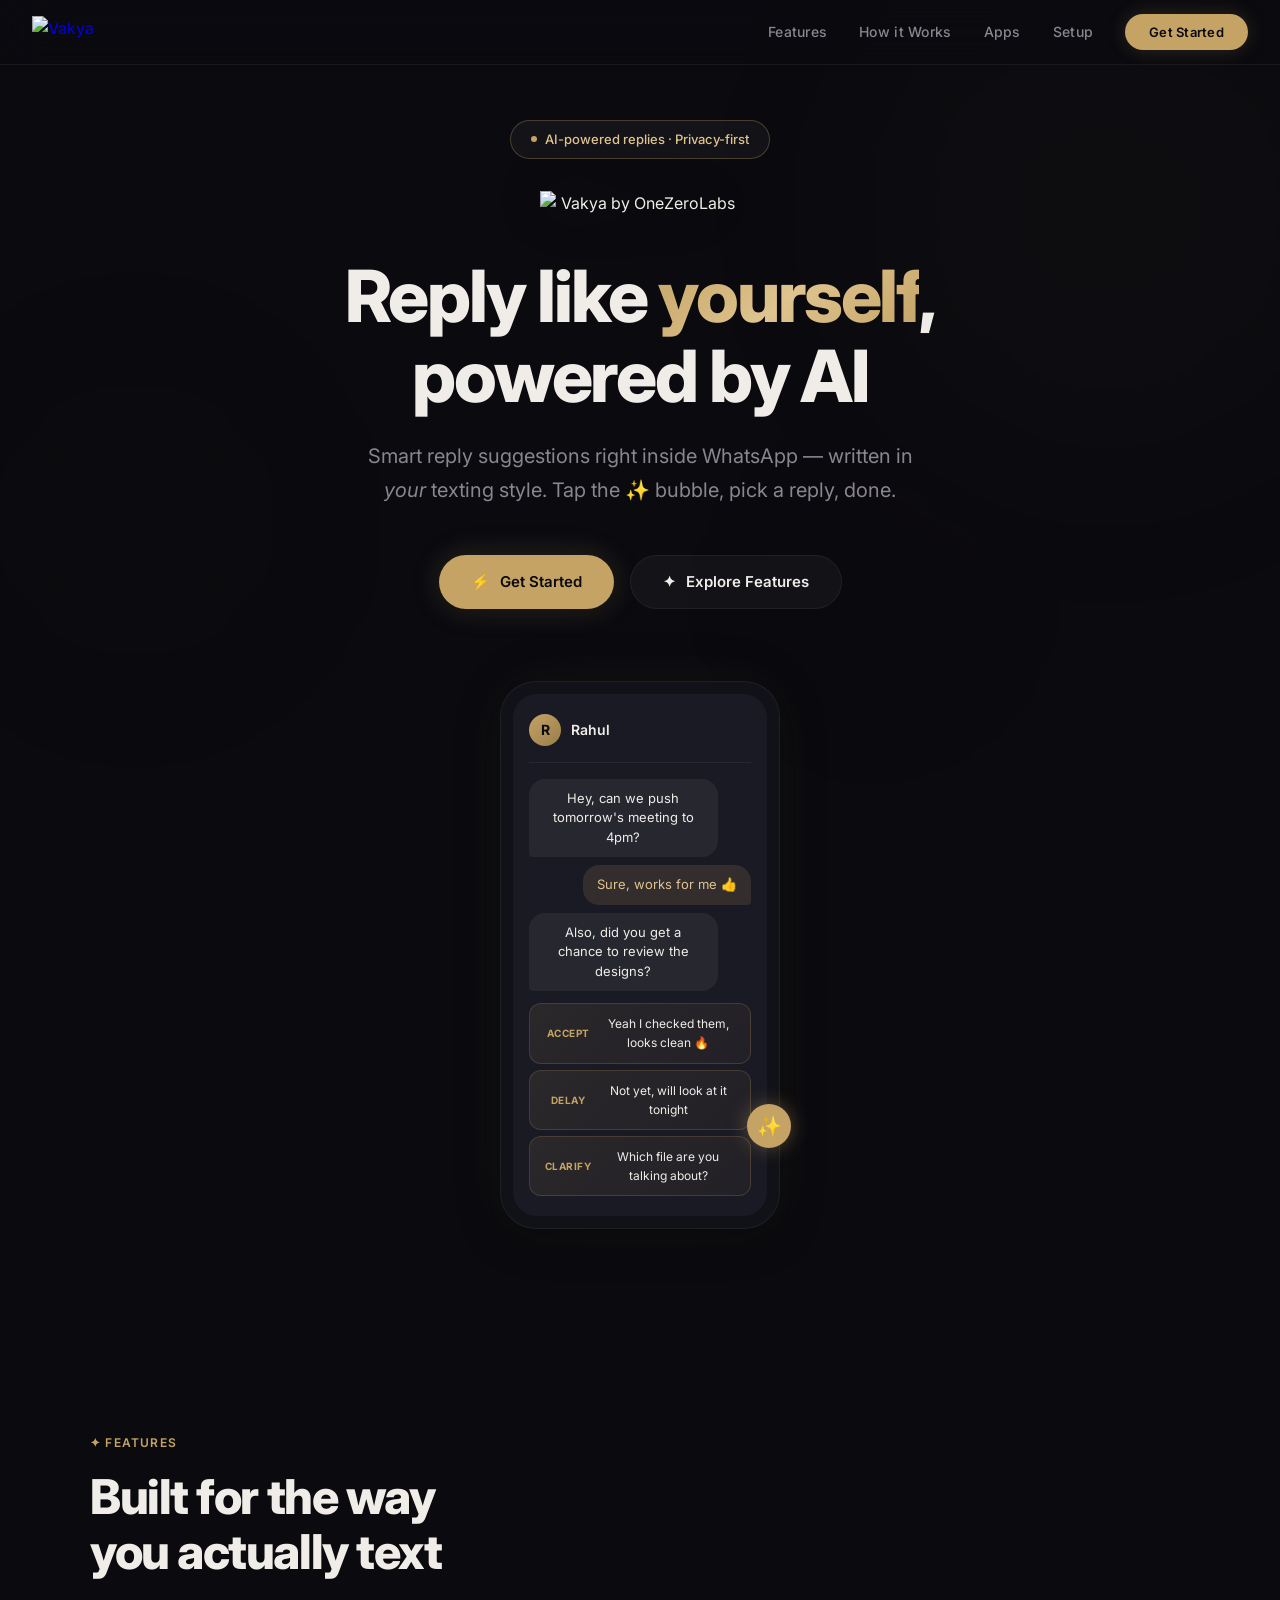
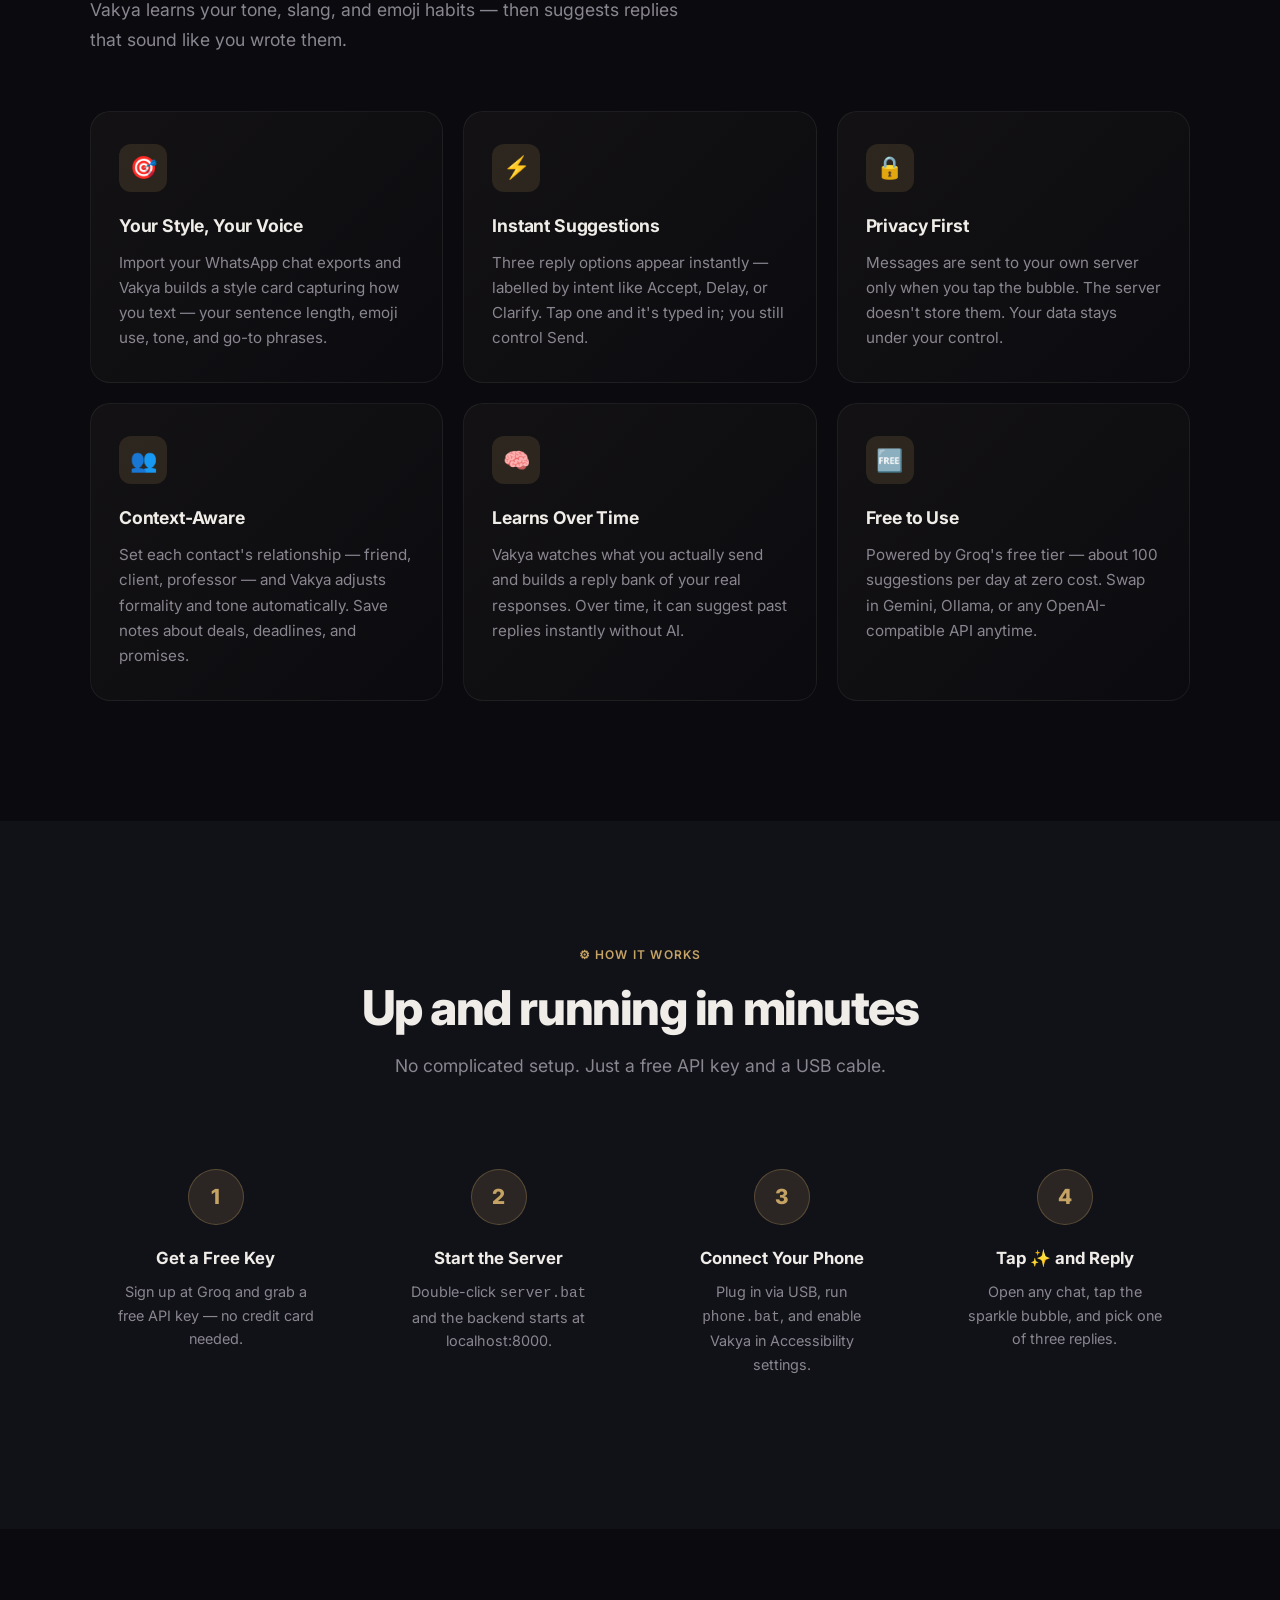
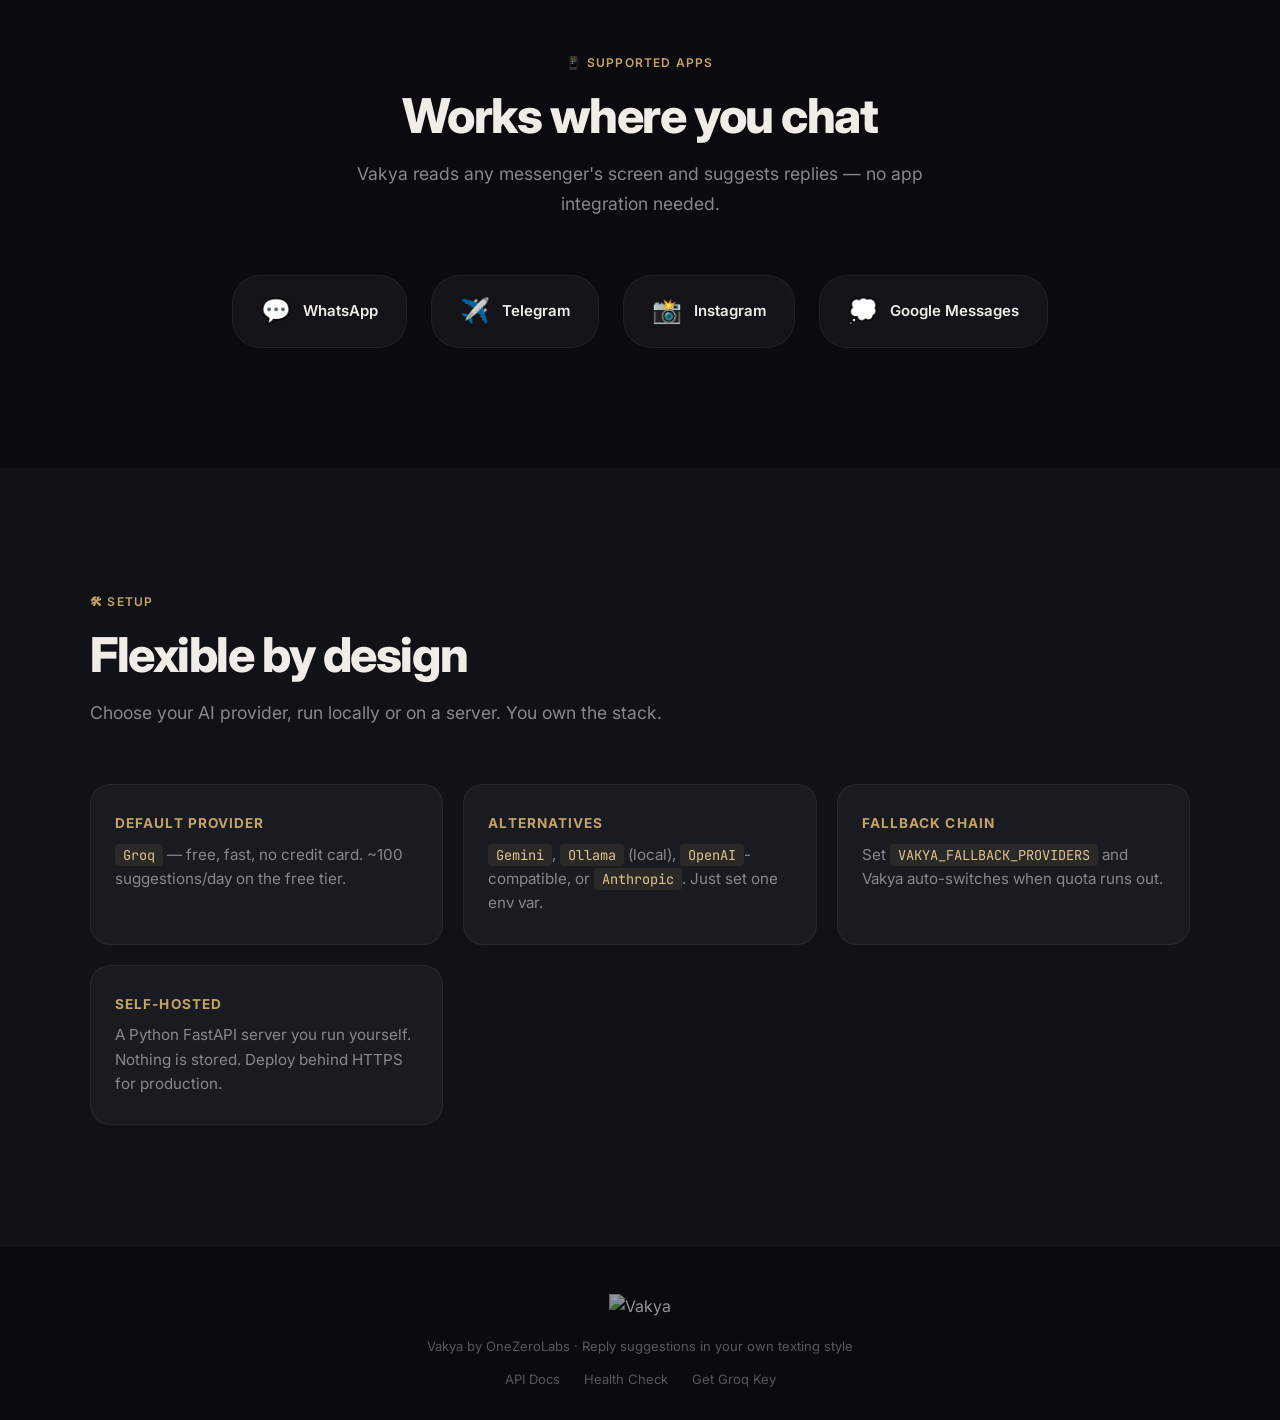
==== backend/static/index.html @ 77facf1c "Vakya: reply suggestions in your own style, inside chat apps Android app (accessibility bubble + pan" ====
<!DOCTYPE html>
<html lang="en">
<head>
    <meta charset="UTF-8">
    <meta name="viewport" content="width=device-width, initial-scale=1.0">
    <title>Vakya — Reply suggestions in your texting style</title>
    <meta name="description" content="Vakya gives you smart reply suggestions right inside WhatsApp, Telegram and more — in YOUR texting style. Tap the ✨ bubble and pick a reply. By OneZeroLabs.">
    <meta name="theme-color" content="#0a0a0f">
    <link rel="icon" type="image/png" href="/static/logo.png">
    <link rel="preconnect" href="https://fonts.googleapis.com">
    <link rel="preconnect" href="https://fonts.gstatic.com" crossorigin>
    <link href="https://fonts.googleapis.com/css2?family=Inter:wght@300;400;500;600;700;800;900&family=JetBrains+Mono:wght@400;500&display=swap" rel="stylesheet">
    <style>
        /* =================== DESIGN TOKENS =================== */
        :root {
            --bg-primary: #0a0a0f;
            --bg-secondary: #111118;
            --bg-card: rgba(255, 255, 255, 0.03);
            --bg-card-hover: rgba(255, 255, 255, 0.06);
            --bg-glass: rgba(255, 255, 255, 0.04);
            --border-subtle: rgba(255, 255, 255, 0.06);
            --border-accent: rgba(196, 163, 100, 0.3);

            --text-primary: #f0ede8;
            --text-secondary: #8a8690;
            --text-muted: #5a5660;

            --accent-gold: #c4a364;
            --accent-gold-light: #dfc48f;
            --accent-gold-dark: #9a7d4a;
            --accent-glow: rgba(196, 163, 100, 0.15);
            --accent-glow-strong: rgba(196, 163, 100, 0.25);

            --gradient-hero: linear-gradient(135deg, #c4a364 0%, #dfc48f 50%, #c4a364 100%);
            --gradient-dark: linear-gradient(180deg, #0a0a0f 0%, #111118 100%);
            --gradient-card: linear-gradient(135deg, rgba(196, 163, 100, 0.05) 0%, rgba(196, 163, 100, 0.01) 100%);

            --font-sans: 'Inter', -apple-system, BlinkMacSystemFont, sans-serif;
            --font-mono: 'JetBrains Mono', monospace;

            --radius-sm: 8px;
            --radius-md: 12px;
            --radius-lg: 20px;
            --radius-xl: 28px;
            --radius-full: 9999px;

            --shadow-glow: 0 0 60px rgba(196, 163, 100, 0.08);
            --shadow-card: 0 4px 24px rgba(0, 0, 0, 0.3);
            --shadow-elevated: 0 8px 40px rgba(0, 0, 0, 0.4);
        }

        /* =================== RESET & BASE =================== */
        *, *::before, *::after {
            margin: 0;
            padding: 0;
            box-sizing: border-box;
        }

        html {
            scroll-behavior: smooth;
            -webkit-font-smoothing: antialiased;
            -moz-osx-font-smoothing: grayscale;
        }

        body {
            font-family: var(--font-sans);
            background: var(--bg-primary);
            color: var(--text-primary);
            line-height: 1.6;
            overflow-x: hidden;
        }

        /* =================== AMBIENT BACKGROUND =================== */
        .ambient-bg {
            position: fixed;
            top: 0;
            left: 0;
            width: 100%;
            height: 100%;
            z-index: 0;
            pointer-events: none;
            overflow: hidden;
        }

        .ambient-orb {
            position: absolute;
            border-radius: 50%;
            filter: blur(120px);
            opacity: 0.4;
            animation: float 20s ease-in-out infinite;
        }

        .ambient-orb:nth-child(1) {
            width: 600px;
            height: 600px;
            background: rgba(196, 163, 100, 0.06);
            top: -10%;
            right: -10%;
            animation-delay: 0s;
        }

        .ambient-orb:nth-child(2) {
            width: 400px;
            height: 400px;
            background: rgba(196, 163, 100, 0.04);
            bottom: 20%;
            left: -5%;
            animation-delay: -7s;
        }

        .ambient-orb:nth-child(3) {
            width: 300px;
            height: 300px;
            background: rgba(140, 120, 80, 0.04);
            top: 50%;
            right: 20%;
            animation-delay: -14s;
        }

        @keyframes float {
            0%, 100% { transform: translate(0, 0) scale(1); }
            33% { transform: translate(30px, -30px) scale(1.05); }
            66% { transform: translate(-20px, 20px) scale(0.95); }
        }

        /* =================== NAV =================== */
        .nav {
            position: fixed;
            top: 0;
            left: 0;
            right: 0;
            z-index: 100;
            padding: 16px 32px;
            display: flex;
            align-items: center;
            justify-content: space-between;
            background: rgba(10, 10, 15, 0.8);
            backdrop-filter: blur(20px);
            -webkit-backdrop-filter: blur(20px);
            border-bottom: 1px solid var(--border-subtle);
            transition: background 0.3s ease;
        }

        .nav-logo {
            display: flex;
            align-items: center;
            gap: 12px;
            text-decoration: none;
        }

        .nav-logo img {
            height: 32px;
            width: auto;
        }

        .nav-links {
            display: flex;
            align-items: center;
            gap: 32px;
            list-style: none;
        }

        .nav-links a {
            color: var(--text-secondary);
            text-decoration: none;
            font-size: 14px;
            font-weight: 500;
            letter-spacing: 0.02em;
            transition: color 0.25s ease;
        }

        .nav-links a:hover {
            color: var(--accent-gold-light);
        }

        .nav-cta {
            padding: 10px 24px;
            background: var(--accent-gold);
            color: var(--bg-primary) !important;
            border-radius: var(--radius-full);
            font-weight: 600 !important;
            font-size: 13px !important;
            letter-spacing: 0.03em;
            transition: all 0.3s ease;
            box-shadow: 0 0 20px rgba(196, 163, 100, 0.2);
        }

        .nav-cta:hover {
            background: var(--accent-gold-light) !important;
            color: var(--bg-primary) !important;
            transform: translateY(-1px);
            box-shadow: 0 0 30px rgba(196, 163, 100, 0.3);
        }

        /* =================== HERO =================== */
        .hero {
            position: relative;
            z-index: 1;
            min-height: 100vh;
            display: flex;
            flex-direction: column;
            align-items: center;
            justify-content: center;
            text-align: center;
            padding: 120px 24px 80px;
        }

        .hero-badge {
            display: inline-flex;
            align-items: center;
            gap: 8px;
            padding: 8px 20px;
            background: var(--bg-glass);
            border: 1px solid var(--border-accent);
            border-radius: var(--radius-full);
            font-size: 13px;
            color: var(--accent-gold-light);
            font-weight: 500;
            margin-bottom: 32px;
            animation: fadeInUp 0.8s ease both;
        }

        .hero-badge .dot {
            width: 6px;
            height: 6px;
            background: var(--accent-gold);
            border-radius: 50%;
            animation: pulse 2s ease-in-out infinite;
        }

        @keyframes pulse {
            0%, 100% { opacity: 1; transform: scale(1); }
            50% { opacity: 0.5; transform: scale(0.8); }
        }

        .hero-logo {
            width: 200px;
            height: auto;
            margin-bottom: 40px;
            animation: fadeInUp 0.8s ease 0.1s both;
            filter: drop-shadow(0 0 40px rgba(196, 163, 100, 0.15));
        }

        .hero h1 {
            font-size: clamp(2.5rem, 6vw, 4.5rem);
            font-weight: 800;
            line-height: 1.1;
            letter-spacing: -0.03em;
            max-width: 800px;
            margin-bottom: 24px;
            animation: fadeInUp 0.8s ease 0.2s both;
        }

        .hero h1 .highlight {
            background: var(--gradient-hero);
            -webkit-background-clip: text;
            -webkit-text-fill-color: transparent;
            background-clip: text;
        }

        .hero-subtitle {
            font-size: clamp(1rem, 2vw, 1.25rem);
            color: var(--text-secondary);
            max-width: 560px;
            line-height: 1.7;
            font-weight: 400;
            margin-bottom: 48px;
            animation: fadeInUp 0.8s ease 0.3s both;
        }

        .hero-actions {
            display: flex;
            gap: 16px;
            flex-wrap: wrap;
            justify-content: center;
            animation: fadeInUp 0.8s ease 0.4s both;
        }

        .btn {
            display: inline-flex;
            align-items: center;
            gap: 10px;
            padding: 14px 32px;
            border-radius: var(--radius-full);
            font-family: var(--font-sans);
            font-size: 15px;
            font-weight: 600;
            text-decoration: none;
            cursor: pointer;
            border: none;
            transition: all 0.3s ease;
        }

        .btn-primary {
            background: var(--accent-gold);
            color: var(--bg-primary);
            box-shadow: 0 0 30px rgba(196, 163, 100, 0.2), 0 4px 16px rgba(0, 0, 0, 0.3);
        }

        .btn-primary:hover {
            background: var(--accent-gold-light);
            transform: translateY(-2px);
            box-shadow: 0 0 40px rgba(196, 163, 100, 0.3), 0 8px 24px rgba(0, 0, 0, 0.3);
        }

        .btn-secondary {
            background: var(--bg-glass);
            color: var(--text-primary);
            border: 1px solid var(--border-subtle);
            backdrop-filter: blur(10px);
        }

        .btn-secondary:hover {
            background: var(--bg-card-hover);
            border-color: var(--border-accent);
            transform: translateY(-2px);
        }

        /* =================== FLOATING PHONE MOCKUP =================== */
        .hero-visual {
            position: relative;
            margin-top: 72px;
            animation: fadeInUp 1s ease 0.5s both;
        }

        .phone-mockup {
            width: 280px;
            background: var(--bg-secondary);
            border: 1px solid var(--border-subtle);
            border-radius: 36px;
            padding: 12px;
            box-shadow: var(--shadow-elevated), var(--shadow-glow);
            position: relative;
        }

        .phone-screen {
            background: #1a1a24;
            border-radius: 24px;
            padding: 20px 16px;
            min-height: 420px;
            display: flex;
            flex-direction: column;
        }

        .phone-chat-header {
            display: flex;
            align-items: center;
            gap: 10px;
            padding-bottom: 16px;
            border-bottom: 1px solid rgba(255,255,255,0.06);
            margin-bottom: 16px;
        }

        .phone-avatar {
            width: 32px;
            height: 32px;
            border-radius: 50%;
            background: linear-gradient(135deg, var(--accent-gold), var(--accent-gold-dark));
            display: flex;
            align-items: center;
            justify-content: center;
            font-size: 14px;
            font-weight: 700;
            color: var(--bg-primary);
        }

        .phone-chat-name {
            font-size: 14px;
            font-weight: 600;
        }

        .phone-messages {
            flex: 1;
            display: flex;
            flex-direction: column;
            gap: 8px;
        }

        .msg {
            padding: 10px 14px;
            border-radius: 16px;
            font-size: 13px;
            line-height: 1.5;
            max-width: 85%;
            animation: msgAppear 0.5s ease both;
        }

        .msg-them {
            background: rgba(255,255,255,0.06);
            color: var(--text-primary);
            align-self: flex-start;
            border-bottom-left-radius: 4px;
        }

        .msg-me {
            background: rgba(196, 163, 100, 0.15);
            color: var(--accent-gold-light);
            align-self: flex-end;
            border-bottom-right-radius: 4px;
        }

        @keyframes msgAppear {
            from { opacity: 0; transform: translateY(8px); }
            to { opacity: 1; transform: translateY(0); }
        }

        .phone-suggestions {
            margin-top: 12px;
            display: flex;
            flex-direction: column;
            gap: 6px;
        }

        .suggestion {
            padding: 10px 14px;
            background: linear-gradient(135deg, rgba(196, 163, 100, 0.1), rgba(196, 163, 100, 0.05));
            border: 1px solid rgba(196, 163, 100, 0.2);
            border-radius: 12px;
            font-size: 12px;
            color: var(--text-primary);
            cursor: pointer;
            transition: all 0.25s ease;
            display: flex;
            align-items: center;
            gap: 8px;
        }

        .suggestion:hover {
            background: rgba(196, 163, 100, 0.15);
            border-color: var(--accent-gold);
            transform: translateX(4px);
        }

        .suggestion-label {
            font-size: 10px;
            font-weight: 700;
            color: var(--accent-gold);
            text-transform: uppercase;
            letter-spacing: 0.05em;
            min-width: 48px;
        }

        .sparkle-btn {
            position: absolute;
            bottom: 80px;
            right: -12px;
            width: 44px;
            height: 44px;
            border-radius: 50%;
            background: var(--accent-gold);
            display: flex;
            align-items: center;
            justify-content: center;
            font-size: 20px;
            box-shadow: 0 0 20px rgba(196, 163, 100, 0.4);
            animation: sparkleFloat 3s ease-in-out infinite;
            z-index: 2;
        }

        @keyframes sparkleFloat {
            0%, 100% { transform: translateY(0); }
            50% { transform: translateY(-6px); }
        }

        /* =================== SECTIONS =================== */
        .section {
            position: relative;
            z-index: 1;
            padding: 120px 24px;
        }

        .section-inner {
            max-width: 1100px;
            margin: 0 auto;
        }

        .section-label {
            display: inline-flex;
            align-items: center;
            gap: 8px;
            font-size: 12px;
            font-weight: 600;
            text-transform: uppercase;
            letter-spacing: 0.1em;
            color: var(--accent-gold);
            margin-bottom: 16px;
        }

        .section-title {
            font-size: clamp(2rem, 4vw, 3rem);
            font-weight: 800;
            letter-spacing: -0.03em;
            line-height: 1.15;
            margin-bottom: 16px;
        }

        .section-desc {
            font-size: 1.1rem;
            color: var(--text-secondary);
            max-width: 600px;
            line-height: 1.7;
            margin-bottom: 56px;
        }

        /* =================== FEATURES GRID =================== */
        .features-grid {
            display: grid;
            grid-template-columns: repeat(auto-fit, minmax(300px, 1fr));
            gap: 20px;
        }

        .feature-card {
            background: var(--gradient-card);
            border: 1px solid var(--border-subtle);
            border-radius: var(--radius-lg);
            padding: 32px 28px;
            transition: all 0.4s ease;
            position: relative;
            overflow: hidden;
        }

        .feature-card::before {
            content: '';
            position: absolute;
            top: 0;
            left: 0;
            right: 0;
            height: 1px;
            background: linear-gradient(90deg, transparent, var(--accent-gold-dark), transparent);
            opacity: 0;
            transition: opacity 0.4s ease;
        }

        .feature-card:hover {
            background: var(--bg-card-hover);
            border-color: var(--border-accent);
            transform: translateY(-4px);
            box-shadow: var(--shadow-glow);
        }

        .feature-card:hover::before {
            opacity: 1;
        }

        .feature-icon {
            width: 48px;
            height: 48px;
            border-radius: var(--radius-md);
            background: var(--accent-glow);
            display: flex;
            align-items: center;
            justify-content: center;
            font-size: 22px;
            margin-bottom: 20px;
        }

        .feature-card h3 {
            font-size: 1.1rem;
            font-weight: 700;
            margin-bottom: 10px;
            letter-spacing: -0.01em;
        }

        .feature-card p {
            font-size: 0.95rem;
            color: var(--text-secondary);
            line-height: 1.65;
        }

        /* =================== HOW IT WORKS =================== */
        .steps {
            display: grid;
            grid-template-columns: repeat(auto-fit, minmax(220px, 1fr));
            gap: 32px;
            counter-reset: step;
        }

        .step {
            position: relative;
            padding: 32px 24px;
            text-align: center;
        }

        .step-number {
            display: inline-flex;
            align-items: center;
            justify-content: center;
            width: 56px;
            height: 56px;
            border-radius: 50%;
            background: var(--accent-glow);
            border: 1px solid var(--border-accent);
            font-size: 1.3rem;
            font-weight: 800;
            color: var(--accent-gold);
            margin-bottom: 20px;
        }

        .step h3 {
            font-size: 1.05rem;
            font-weight: 700;
            margin-bottom: 8px;
        }

        .step p {
            font-size: 0.9rem;
            color: var(--text-secondary);
            line-height: 1.65;
        }

        /* =================== SUPPORTED APPS =================== */
        .apps-row {
            display: flex;
            gap: 24px;
            flex-wrap: wrap;
            justify-content: center;
        }

        .app-chip {
            display: flex;
            align-items: center;
            gap: 12px;
            padding: 16px 28px;
            background: var(--bg-glass);
            border: 1px solid var(--border-subtle);
            border-radius: var(--radius-xl);
            font-size: 15px;
            font-weight: 600;
            transition: all 0.3s ease;
        }

        .app-chip:hover {
            border-color: var(--border-accent);
            background: var(--accent-glow);
            transform: translateY(-2px);
        }

        .app-chip-icon {
            font-size: 24px;
        }

        /* =================== TECH SECTION =================== */
        .tech-grid {
            display: grid;
            grid-template-columns: repeat(auto-fit, minmax(280px, 1fr));
            gap: 20px;
        }

        .tech-card {
            background: var(--bg-glass);
            border: 1px solid var(--border-subtle);
            border-radius: var(--radius-lg);
            padding: 28px 24px;
        }

        .tech-card h4 {
            font-size: 0.85rem;
            text-transform: uppercase;
            letter-spacing: 0.08em;
            color: var(--accent-gold);
            margin-bottom: 8px;
        }

        .tech-card p {
            font-size: 0.95rem;
            color: var(--text-secondary);
            line-height: 1.6;
        }

        .tech-card code {
            font-family: var(--font-mono);
            background: rgba(196, 163, 100, 0.1);
            padding: 2px 8px;
            border-radius: 4px;
            font-size: 0.85rem;
            color: var(--accent-gold-light);
        }

        /* =================== FOOTER =================== */
        .footer {
            position: relative;
            z-index: 1;
            padding: 48px 24px 32px;
            border-top: 1px solid var(--border-subtle);
            text-align: center;
        }

        .footer-logo {
            height: 28px;
            opacity: 0.6;
            margin-bottom: 16px;
        }

        .footer p {
            font-size: 13px;
            color: var(--text-muted);
        }

        .footer-links {
            display: flex;
            gap: 24px;
            justify-content: center;
            margin-top: 12px;
        }

        .footer-links a {
            color: var(--text-muted);
            text-decoration: none;
            font-size: 13px;
            transition: color 0.25s ease;
        }

        .footer-links a:hover {
            color: var(--accent-gold);
        }

        /* =================== ANIMATIONS =================== */
        @keyframes fadeInUp {
            from {
                opacity: 0;
                transform: translateY(24px);
            }
            to {
                opacity: 1;
                transform: translateY(0);
            }
        }

        .reveal {
            opacity: 0;
            transform: translateY(24px);
            transition: all 0.7s cubic-bezier(0.4, 0, 0.2, 1);
        }

        .reveal.visible {
            opacity: 1;
            transform: translateY(0);
        }

        /* =================== RESPONSIVE =================== */
        @media (max-width: 768px) {
            .nav {
                padding: 12px 20px;
            }

            .nav-links {
                display: none;
            }

            .hero {
                padding: 100px 20px 60px;
            }

            .hero-logo {
                width: 150px;
            }

            .section {
                padding: 80px 20px;
            }

            .phone-mockup {
                width: 240px;
            }

            .features-grid {
                grid-template-columns: 1fr;
            }
        }
    </style>
</head>
<body>

<!-- Ambient Background -->
<div class="ambient-bg">
    <div class="ambient-orb"></div>
    <div class="ambient-orb"></div>
    <div class="ambient-orb"></div>
</div>

<!-- Navigation -->
<nav class="nav" id="nav">
    <a href="#" class="nav-logo">
        <img src="/static/logo.png" alt="Vakya">
    </a>
    <ul class="nav-links">
        <li><a href="#features">Features</a></li>
        <li><a href="#how-it-works">How it Works</a></li>
        <li><a href="#apps">Apps</a></li>
        <li><a href="#setup">Setup</a></li>
        <li><a href="https://github.com" class="nav-cta">Get Started</a></li>
    </ul>
</nav>

<!-- Hero -->
<section class="hero" id="hero">
    <div class="hero-badge">
        <span class="dot"></span>
        AI-powered replies · Privacy-first
    </div>
    <img src="/static/logo.png" alt="Vakya by OneZeroLabs" class="hero-logo">
    <h1>Reply like <span class="highlight">yourself</span>, <br>powered by AI</h1>
    <p class="hero-subtitle">
        Smart reply suggestions right inside WhatsApp — written in <em>your</em> texting style.
        Tap the ✨ bubble, pick a reply, done.
    </p>
    <div class="hero-actions">
        <a href="#setup" class="btn btn-primary">
            <span>⚡</span> Get Started
        </a>
        <a href="#features" class="btn btn-secondary">
            <span>✦</span> Explore Features
        </a>
    </div>

    <!-- Phone Mockup -->
    <div class="hero-visual">
        <div class="phone-mockup">
            <div class="sparkle-btn">✨</div>
            <div class="phone-screen">
                <div class="phone-chat-header">
                    <div class="phone-avatar">R</div>
                    <span class="phone-chat-name">Rahul</span>
                </div>
                <div class="phone-messages">
                    <div class="msg msg-them" style="animation-delay: 0.6s">Hey, can we push tomorrow's meeting to 4pm?</div>
                    <div class="msg msg-me" style="animation-delay: 0.9s">Sure, works for me 👍</div>
                    <div class="msg msg-them" style="animation-delay: 1.2s">Also, did you get a chance to review the designs?</div>
                </div>
                <div class="phone-suggestions">
                    <div class="suggestion" style="animation: msgAppear 0.5s ease 1.6s both">
                        <span class="suggestion-label">Accept</span>
                        <span>Yeah I checked them, looks clean 🔥</span>
                    </div>
                    <div class="suggestion" style="animation: msgAppear 0.5s ease 1.8s both">
                        <span class="suggestion-label">Delay</span>
                        <span>Not yet, will look at it tonight</span>
                    </div>
                    <div class="suggestion" style="animation: msgAppear 0.5s ease 2.0s both">
                        <span class="suggestion-label">Clarify</span>
                        <span>Which file are you talking about?</span>
                    </div>
                </div>
            </div>
        </div>
    </div>
</section>

<!-- Features -->
<section class="section" id="features">
    <div class="section-inner">
        <div class="reveal">
            <span class="section-label">✦ Features</span>
            <h2 class="section-title">Built for the way <br>you actually text</h2>
            <p class="section-desc">
                Vakya learns your tone, slang, and emoji habits — then suggests replies that sound like you wrote them.
            </p>
        </div>
        <div class="features-grid">
            <div class="feature-card reveal">
                <div class="feature-icon">🎯</div>
                <h3>Your Style, Your Voice</h3>
                <p>Import your WhatsApp chat exports and Vakya builds a style card capturing how you text — your sentence length, emoji use, tone, and go-to phrases.</p>
            </div>
            <div class="feature-card reveal">
                <div class="feature-icon">⚡</div>
                <h3>Instant Suggestions</h3>
                <p>Three reply options appear instantly — labelled by intent like Accept, Delay, or Clarify. Tap one and it's typed in; you still control Send.</p>
            </div>
            <div class="feature-card reveal">
                <div class="feature-icon">🔒</div>
                <h3>Privacy First</h3>
                <p>Messages are sent to your own server only when you tap the bubble. The server doesn't store them. Your data stays under your control.</p>
            </div>
            <div class="feature-card reveal">
                <div class="feature-icon">👥</div>
                <h3>Context-Aware</h3>
                <p>Set each contact's relationship — friend, client, professor — and Vakya adjusts formality and tone automatically. Save notes about deals, deadlines, and promises.</p>
            </div>
            <div class="feature-card reveal">
                <div class="feature-icon">🧠</div>
                <h3>Learns Over Time</h3>
                <p>Vakya watches what you actually send and builds a reply bank of your real responses. Over time, it can suggest past replies instantly without AI.</p>
            </div>
            <div class="feature-card reveal">
                <div class="feature-icon">🆓</div>
                <h3>Free to Use</h3>
                <p>Powered by Groq's free tier — about 100 suggestions per day at zero cost. Swap in Gemini, Ollama, or any OpenAI-compatible API anytime.</p>
            </div>
        </div>
    </div>
</section>

<!-- How it Works -->
<section class="section" id="how-it-works" style="background: var(--bg-secondary);">
    <div class="section-inner">
        <div class="reveal" style="text-align: center;">
            <span class="section-label">⚙ How it Works</span>
            <h2 class="section-title">Up and running in minutes</h2>
            <p class="section-desc" style="margin-left: auto; margin-right: auto;">
                No complicated setup. Just a free API key and a USB cable.
            </p>
        </div>
        <div class="steps">
            <div class="step reveal">
                <div class="step-number">1</div>
                <h3>Get a Free Key</h3>
                <p>Sign up at Groq and grab a free API key — no credit card needed.</p>
            </div>
            <div class="step reveal">
                <div class="step-number">2</div>
                <h3>Start the Server</h3>
                <p>Double-click <code>server.bat</code> and the backend starts at localhost:8000.</p>
            </div>
            <div class="step reveal">
                <div class="step-number">3</div>
                <h3>Connect Your Phone</h3>
                <p>Plug in via USB, run <code>phone.bat</code>, and enable Vakya in Accessibility settings.</p>
            </div>
            <div class="step reveal">
                <div class="step-number">4</div>
                <h3>Tap ✨ and Reply</h3>
                <p>Open any chat, tap the sparkle bubble, and pick one of three replies.</p>
            </div>
        </div>
    </div>
</section>

<!-- Supported Apps -->
<section class="section" id="apps">
    <div class="section-inner" style="text-align: center;">
        <div class="reveal">
            <span class="section-label">📱 Supported Apps</span>
            <h2 class="section-title">Works where you chat</h2>
            <p class="section-desc" style="margin-left: auto; margin-right: auto;">
                Vakya reads any messenger's screen and suggests replies — no app integration needed.
            </p>
        </div>
        <div class="apps-row reveal">
            <div class="app-chip">
                <span class="app-chip-icon">💬</span>
                WhatsApp
            </div>
            <div class="app-chip">
                <span class="app-chip-icon">✈️</span>
                Telegram
            </div>
            <div class="app-chip">
                <span class="app-chip-icon">📸</span>
                Instagram
            </div>
            <div class="app-chip">
                <span class="app-chip-icon">💭</span>
                Google Messages
            </div>
        </div>
    </div>
</section>

<!-- Setup / Tech -->
<section class="section" id="setup" style="background: var(--bg-secondary);">
    <div class="section-inner">
        <div class="reveal">
            <span class="section-label">🛠 Setup</span>
            <h2 class="section-title">Flexible by design</h2>
            <p class="section-desc">
                Choose your AI provider, run locally or on a server. You own the stack.
            </p>
        </div>
        <div class="tech-grid">
            <div class="tech-card reveal">
                <h4>Default Provider</h4>
                <p><code>Groq</code> — free, fast, no credit card. ~100 suggestions/day on the free tier.</p>
            </div>
            <div class="tech-card reveal">
                <h4>Alternatives</h4>
                <p><code>Gemini</code>, <code>Ollama</code> (local), <code>OpenAI</code>-compatible, or <code>Anthropic</code>. Just set one env var.</p>
            </div>
            <div class="tech-card reveal">
                <h4>Fallback Chain</h4>
                <p>Set <code>VAKYA_FALLBACK_PROVIDERS</code> and Vakya auto-switches when quota runs out.</p>
            </div>
            <div class="tech-card reveal">
                <h4>Self-Hosted</h4>
                <p>A Python FastAPI server you run yourself. Nothing is stored. Deploy behind HTTPS for production.</p>
            </div>
        </div>
    </div>
</section>

<!-- Footer -->
<footer class="footer">
    <img src="/static/logo.png" alt="Vakya" class="footer-logo">
    <p>Vakya by OneZeroLabs · Reply suggestions in your own texting style</p>
    <div class="footer-links">
        <a href="/docs">API Docs</a>
        <a href="/health">Health Check</a>
        <a href="https://console.groq.com/keys">Get Groq Key</a>
    </div>
</footer>

<!-- Scroll Reveal Script -->
<script>
    document.addEventListener('DOMContentLoaded', () => {
        // Intersection Observer for reveal animations
        const observer = new IntersectionObserver((entries) => {
            entries.forEach((entry, index) => {
                if (entry.isIntersecting) {
                    // Stagger the animations for elements in the same section
                    const siblings = entry.target.parentElement.querySelectorAll('.reveal');
                    const idx = Array.from(siblings).indexOf(entry.target);
                    entry.target.style.transitionDelay = `${idx * 0.1}s`;
                    entry.target.classList.add('visible');
                    observer.unobserve(entry.target);
                }
            });
        }, {
            threshold: 0.1,
            rootMargin: '0px 0px -40px 0px'
        });

        document.querySelectorAll('.reveal').forEach(el => observer.observe(el));

        // Smooth nav background on scroll
        const nav = document.getElementById('nav');
        window.addEventListener('scroll', () => {
            if (window.scrollY > 50) {
                nav.style.background = 'rgba(10, 10, 15, 0.95)';
            } else {
                nav.style.background = 'rgba(10, 10, 15, 0.8)';
            }
        });

        // Suggestion tap animation
        document.querySelectorAll('.suggestion').forEach(el => {
            el.addEventListener('click', () => {
                el.style.background = 'rgba(196, 163, 100, 0.25)';
                el.style.borderColor = 'var(--accent-gold)';
                setTimeout(() => {
                    el.style.background = '';
                    el.style.borderColor = '';
                }, 400);
            });
        });
    });
</script>

</body>
</html>
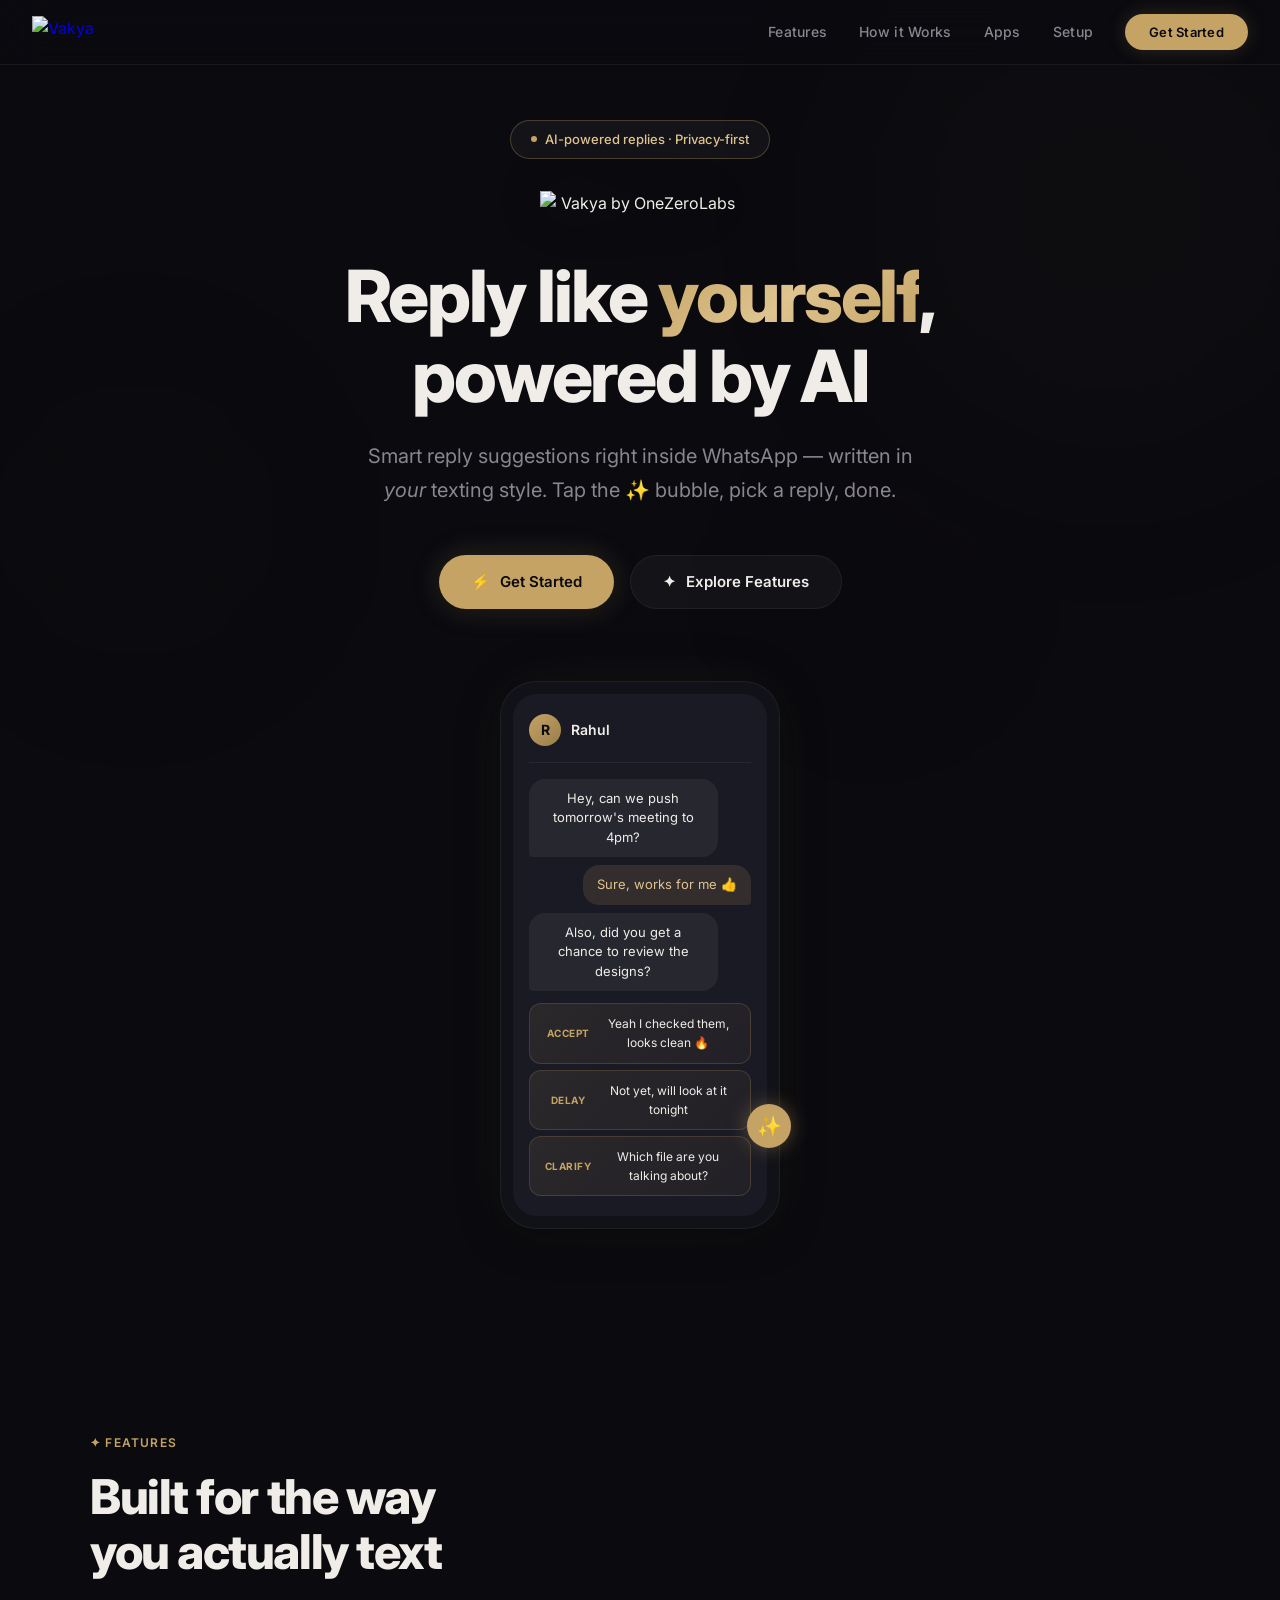
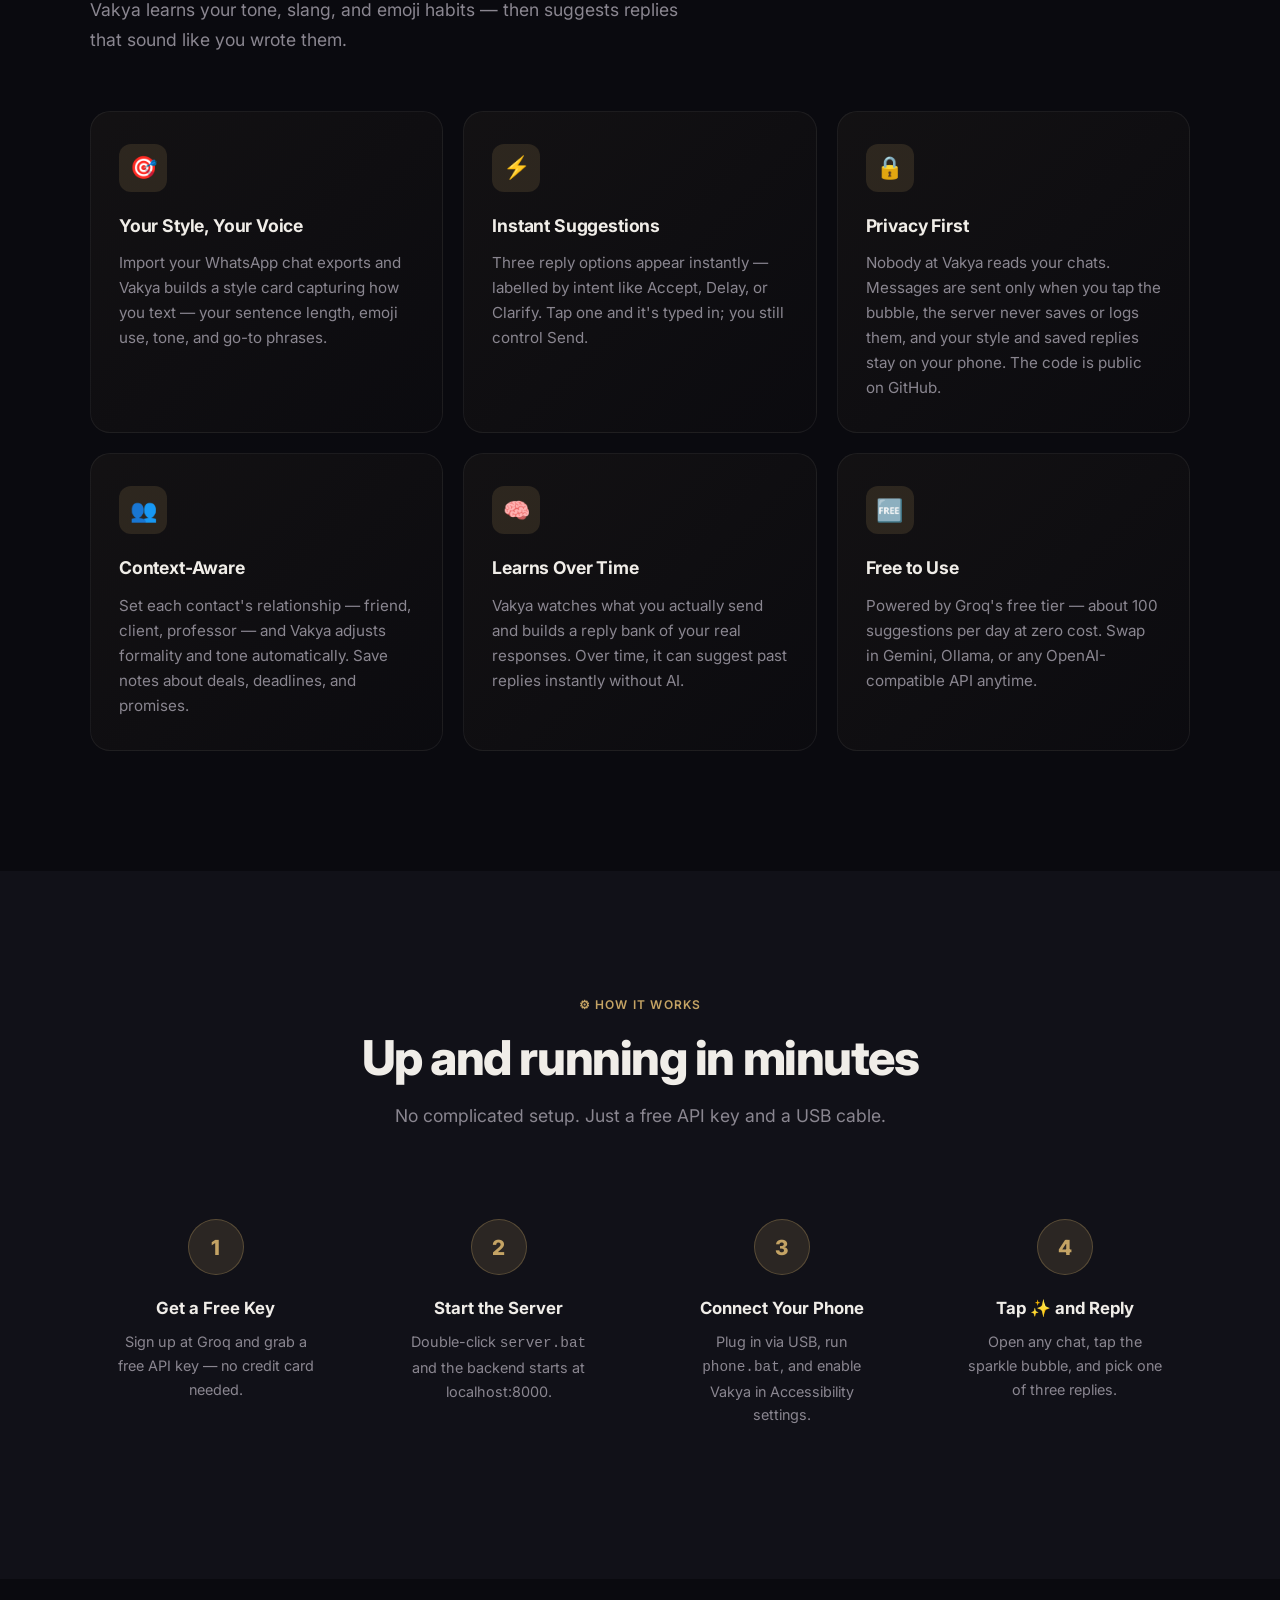
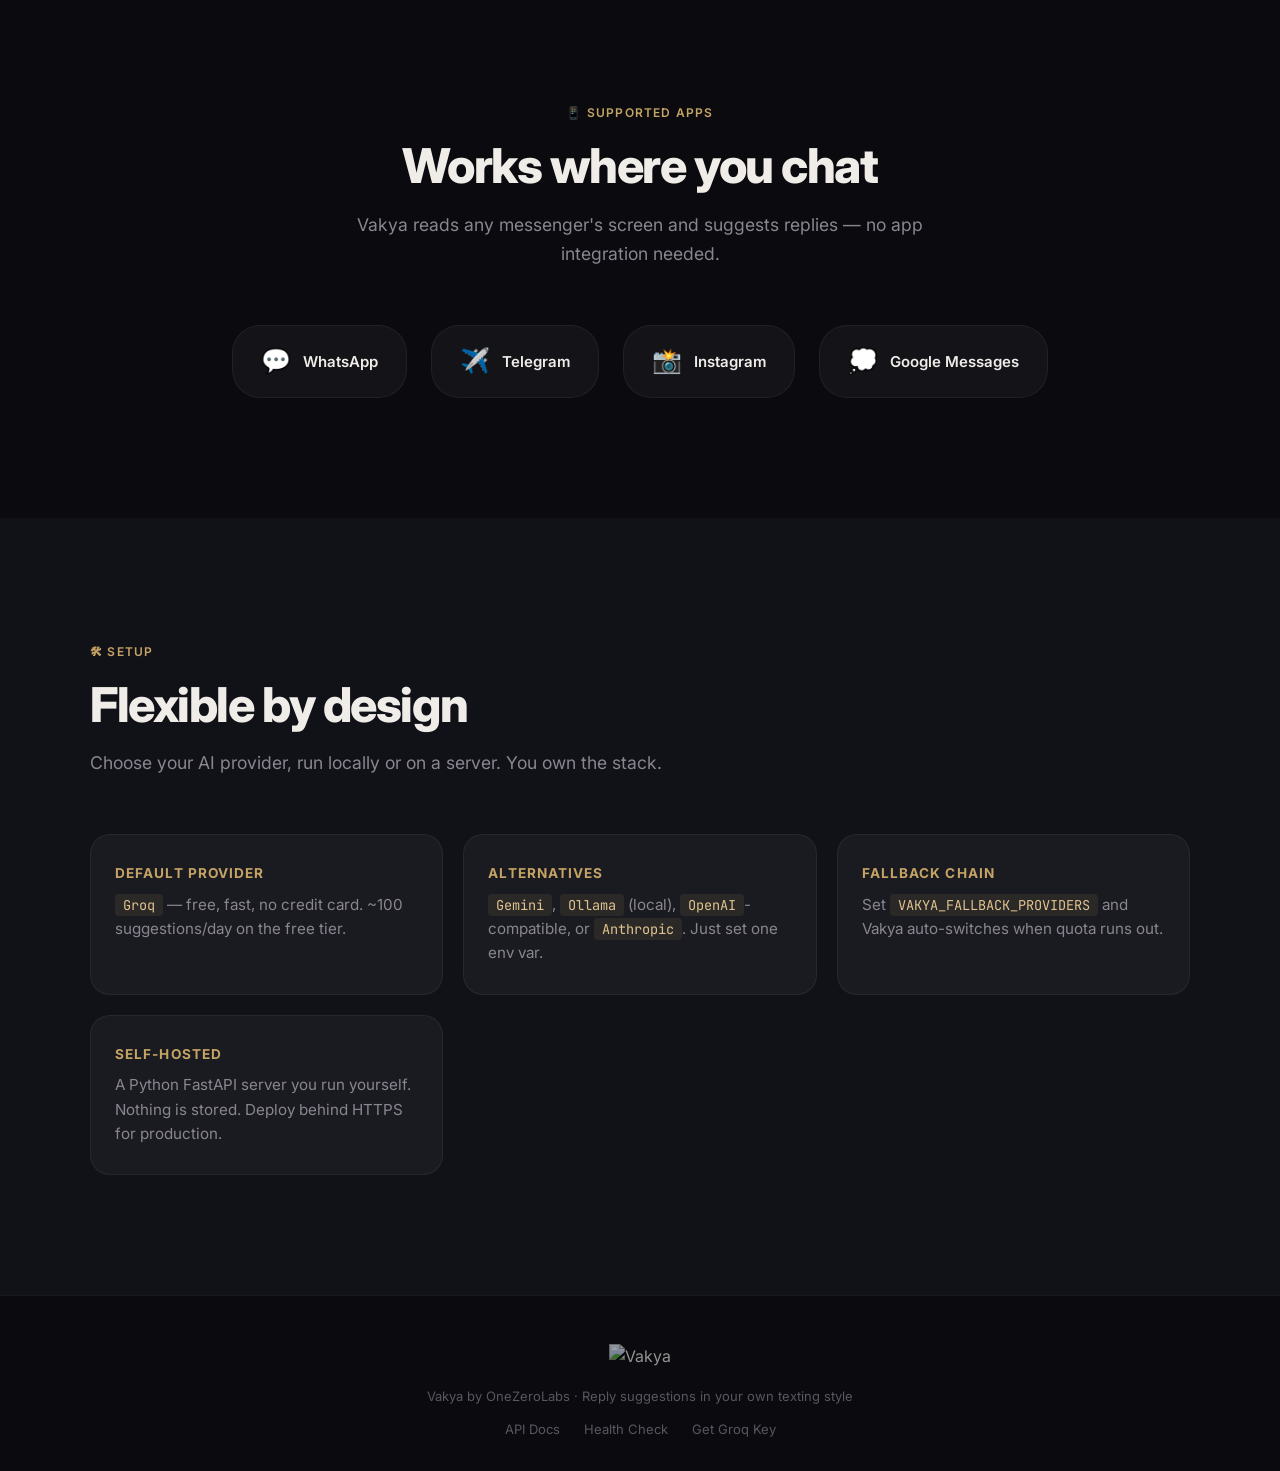
==== commit eef0d0f8: "Privacy notice, "Replies instead", restricted-setting help - "Your chats stay yours" card in the pho" ====
--- a/backend/static/index.html
+++ b/backend/static/index.html
@@ -870,7 +870,7 @@
             <div class="feature-card reveal">
                 <div class="feature-icon">🔒</div>
                 <h3>Privacy First</h3>
-                <p>Messages are sent to your own server only when you tap the bubble. The server doesn't store them. Your data stays under your control.</p>
+                <p>Nobody at Vakya reads your chats. Messages are sent only when you tap the bubble, the server never saves or logs them, and your style and saved replies stay on your phone. The code is public on GitHub.</p>
             </div>
             <div class="feature-card reveal">
                 <div class="feature-icon">👥</div>
